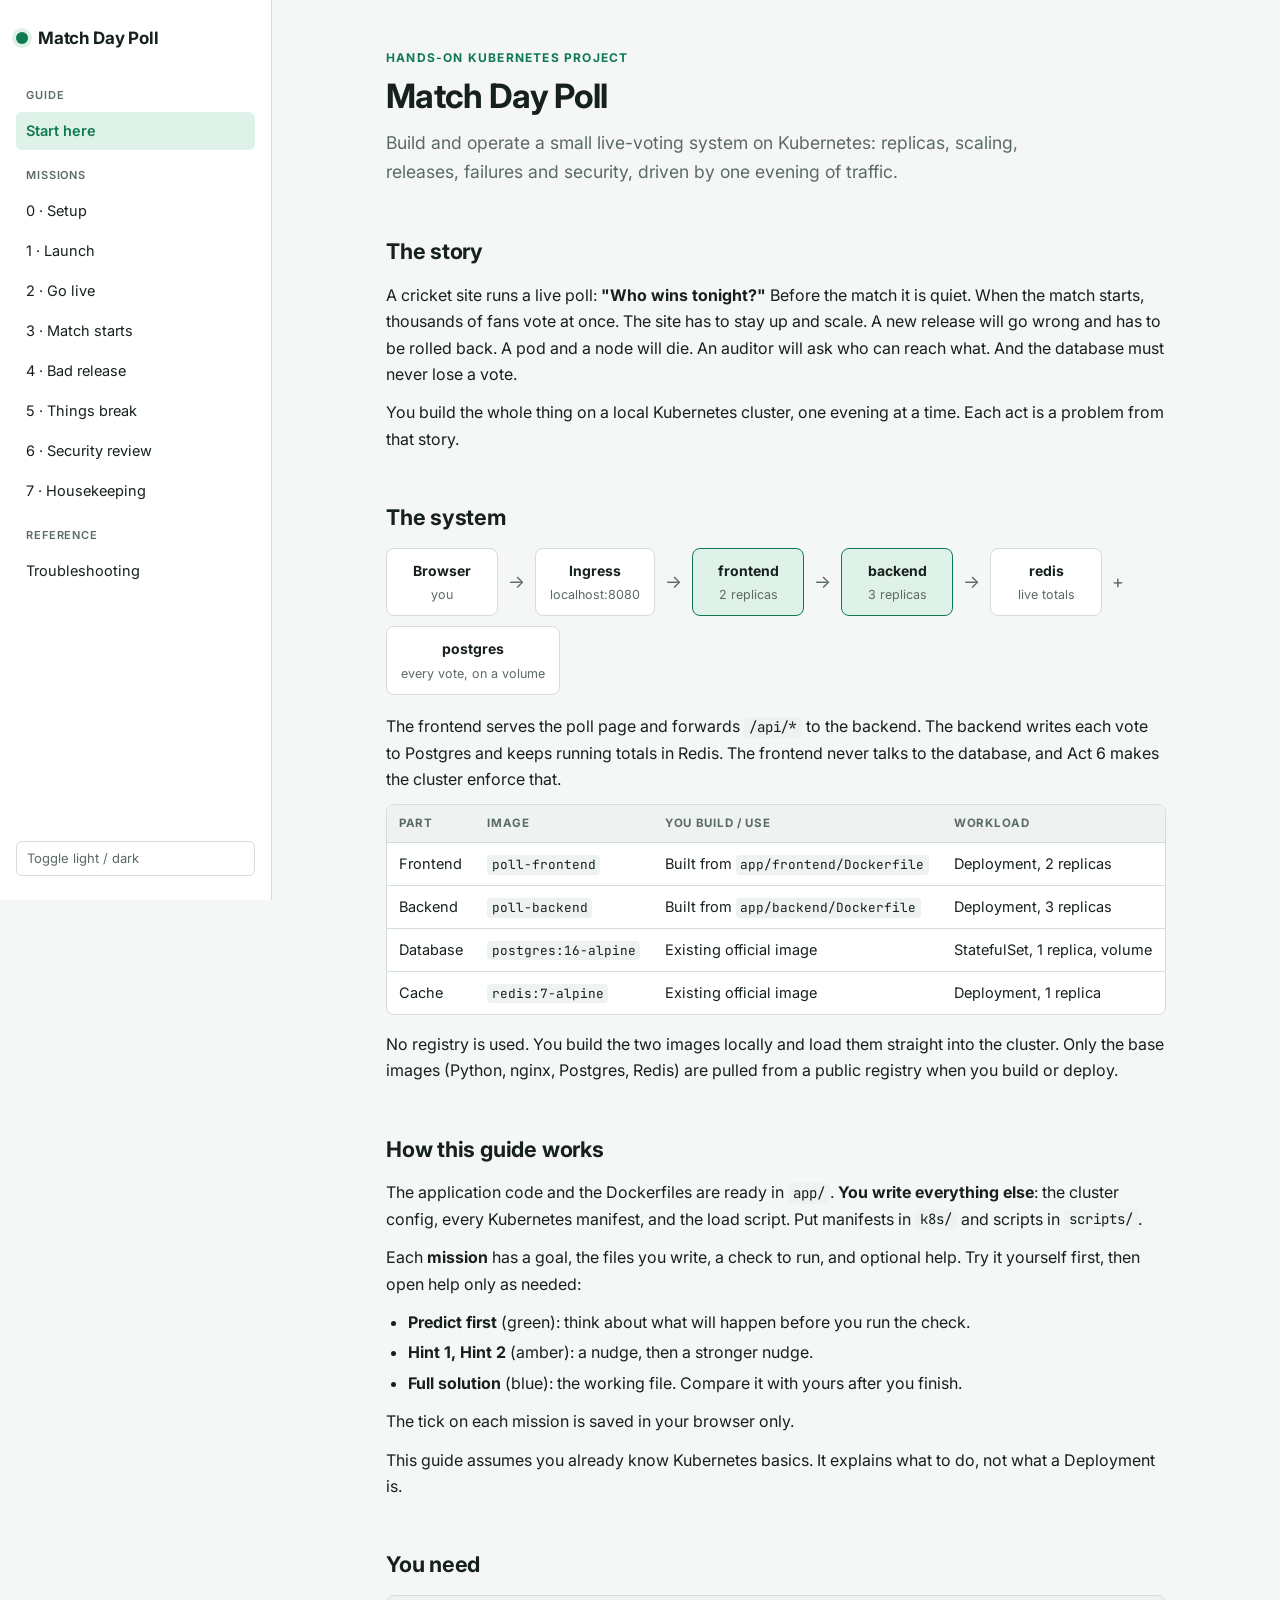
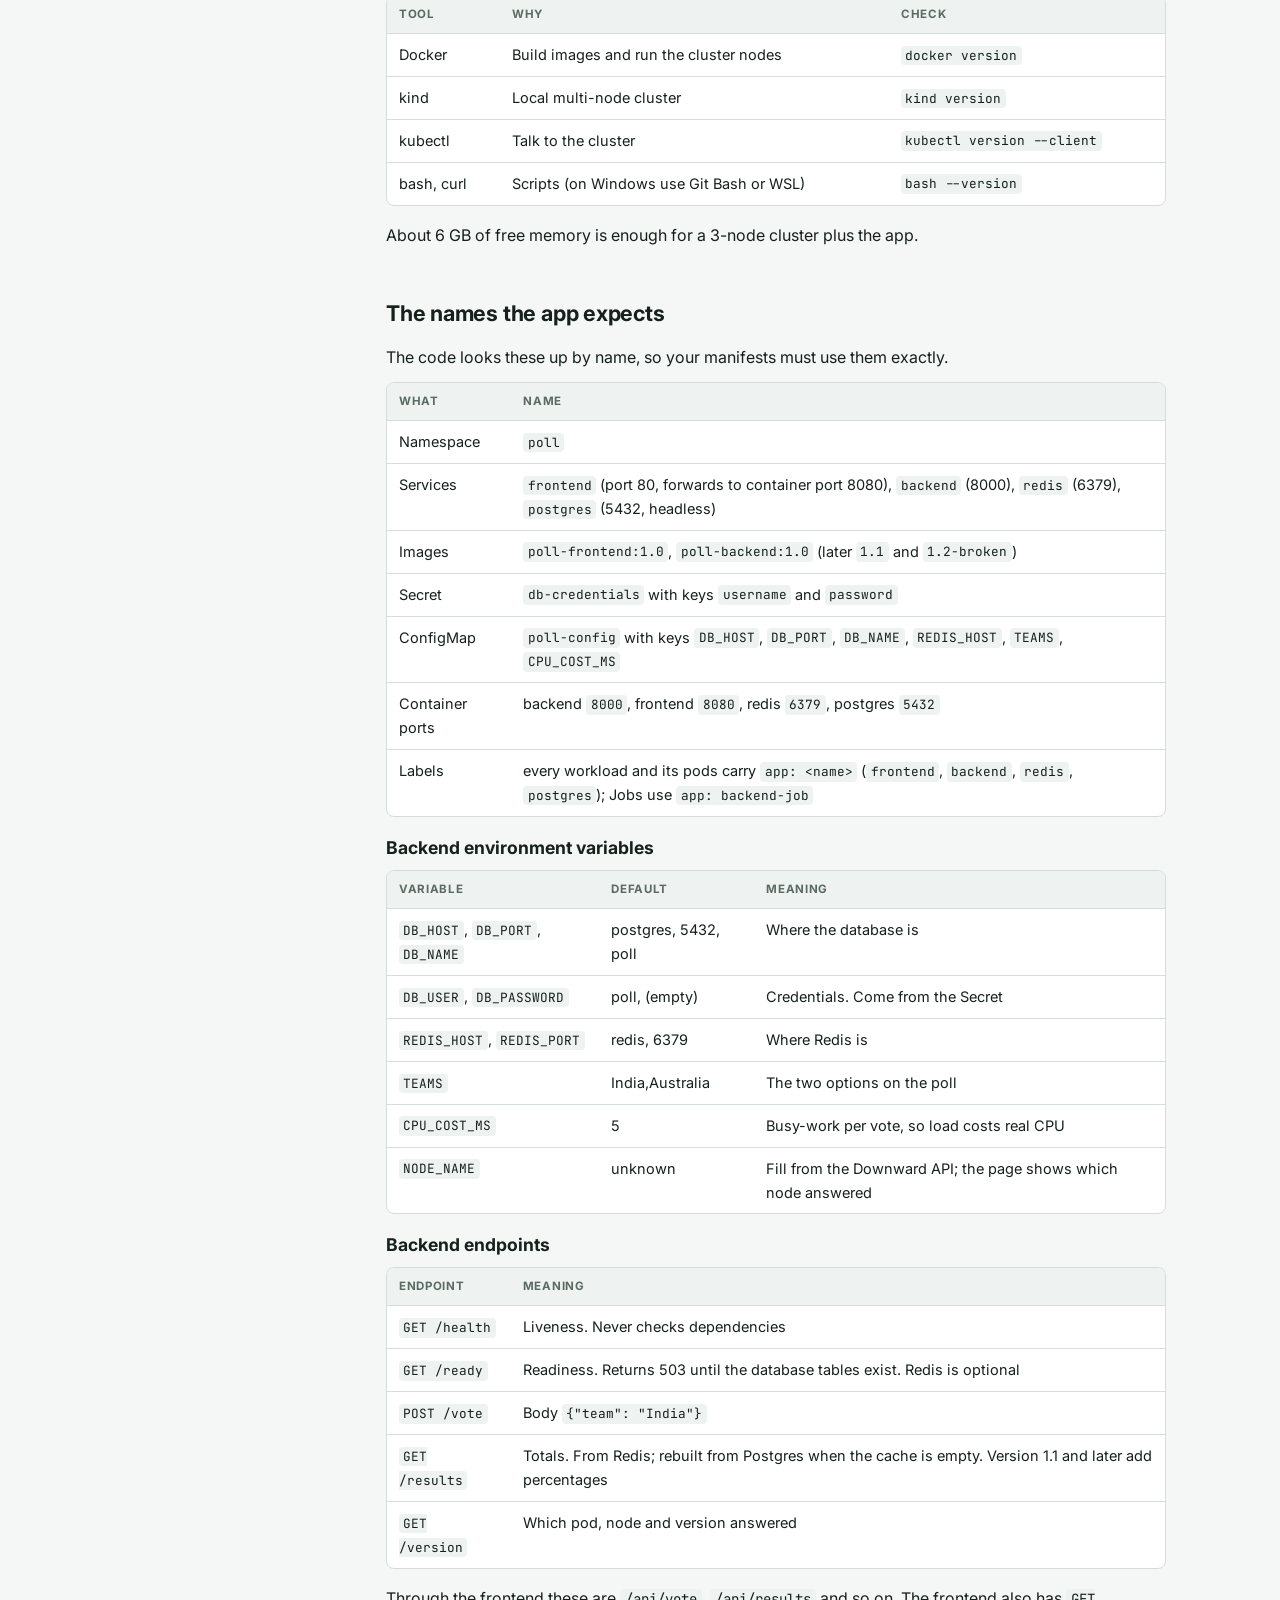
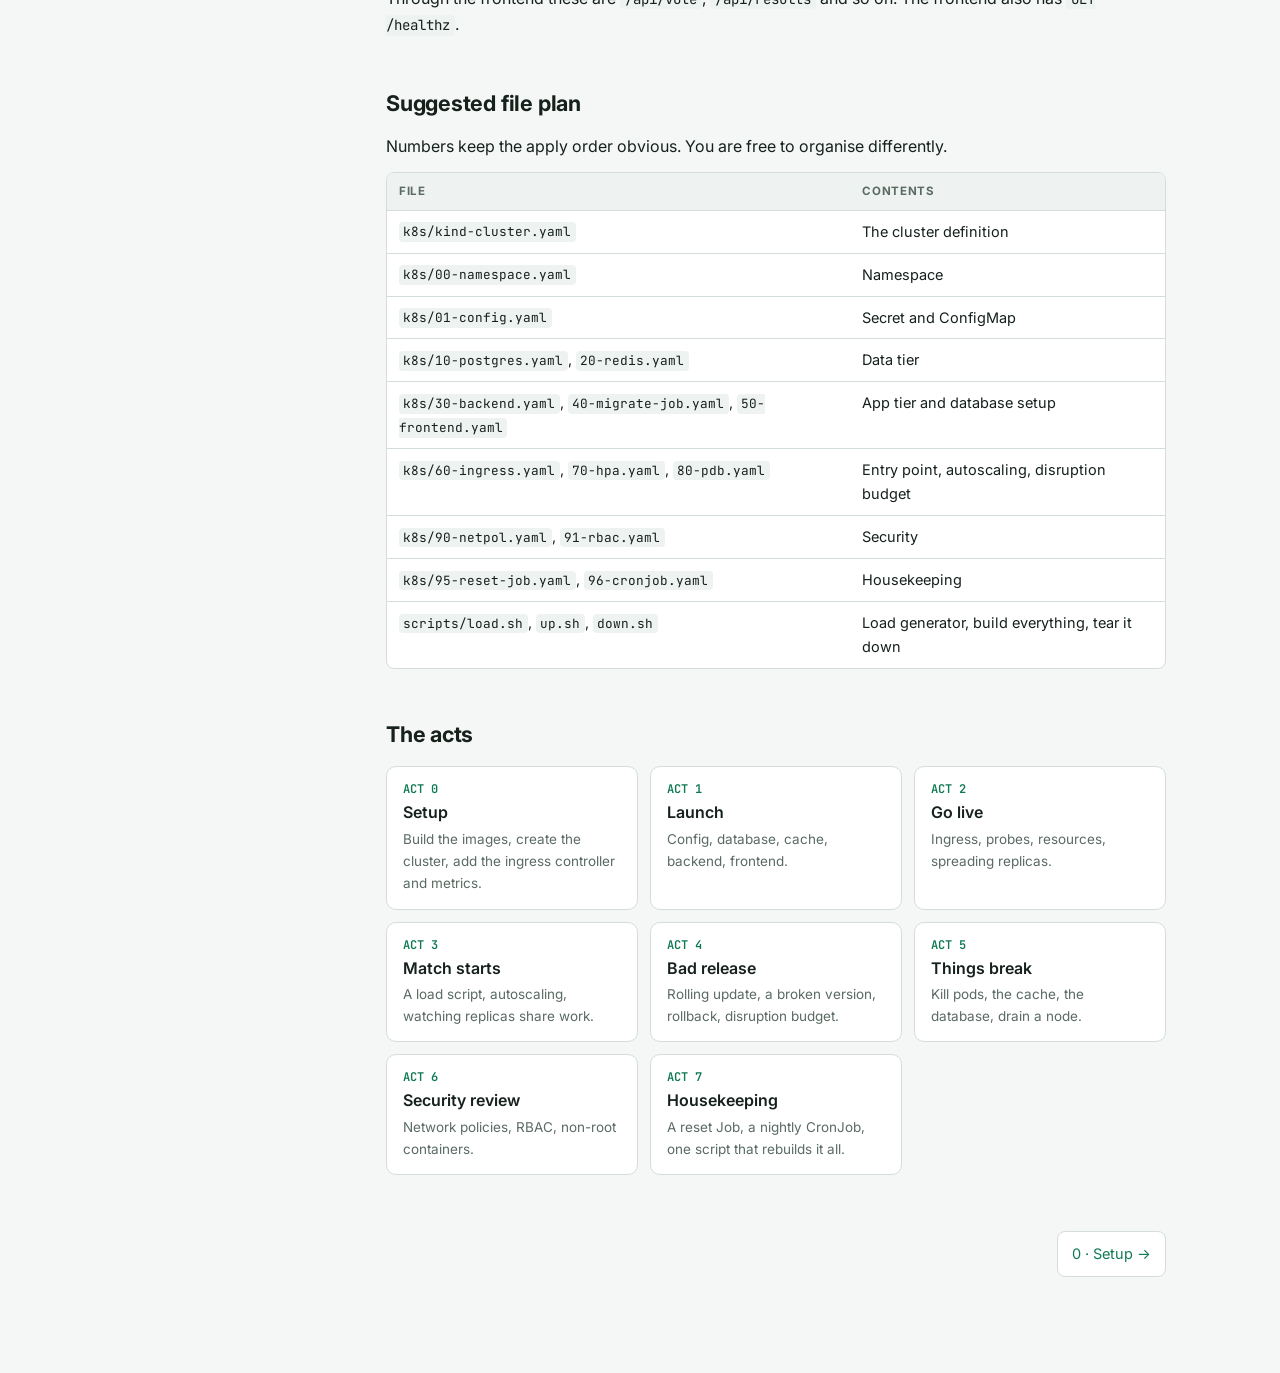
==== docs/index.html @ 3eef9c63 "Add Match Day Poll project" ====
<!doctype html>
<html lang="en">
<head>
<meta charset="utf-8">
<meta name="viewport" content="width=device-width, initial-scale=1">
<title>Match Day Poll · Match Day Poll</title>
<link rel="preconnect" href="https://fonts.googleapis.com">
<link rel="preconnect" href="https://fonts.gstatic.com" crossorigin>
<link rel="stylesheet" href="https://fonts.googleapis.com/css2?family=Inter:wght@400;500;600;700&family=JetBrains+Mono:wght@500;600&display=swap">
<link rel="stylesheet" href="assets/style.css">
</head>
<body>
<div class="topbar"><button id="nav-open" type="button" aria-label="Open navigation">Menu</button><strong>Match Day Poll</strong></div>
<div class="shell">
<aside class="side">
<a class="brand" href="index.html"><span class="dot"></span>Match Day Poll</a>
<nav class="nav" aria-label="Guide">
<div class="group">Guide</div>
<a href="index.html" aria-current="page">Start here</a>
<div class="group">Missions</div>
<a href="00-setup.html">0 · Setup</a>
<a href="01-launch.html">1 · Launch</a>
<a href="02-go-live.html">2 · Go live</a>
<a href="03-match-starts.html">3 · Match starts</a>
<a href="04-bad-release.html">4 · Bad release</a>
<a href="05-things-break.html">5 · Things break</a>
<a href="06-security-review.html">6 · Security review</a>
<a href="07-housekeeping.html">7 · Housekeeping</a>
<div class="group">Reference</div>
<a href="troubleshooting.html">Troubleshooting</a>
</nav>
<button class="theme" id="theme" type="button">Toggle light / dark</button>
</aside>
<main>
<div class="content">
<div class="eyebrow">Hands-on Kubernetes project</div>
<h1>Match Day Poll</h1>
<p class="lede">Build and operate a small live-voting system on Kubernetes: replicas, scaling, releases, failures and security, driven by one evening of traffic.</p>

<h2>The story</h2>
<p>A cricket site runs a live poll: <b>"Who wins tonight?"</b> Before the match it is quiet. When the match starts, thousands of fans vote at once. The site has to stay up and scale. A new release will go wrong and has to be rolled back. A pod and a node will die. An auditor will ask who can reach what. And the database must never lose a vote.</p>
<p>You build the whole thing on a local Kubernetes cluster, one evening at a time. Each act is a problem from that story.</p>

<h2>The system</h2>
<div class="flow">
<div class="box"><b>Browser</b><span>you</span></div><span class="arrow">→</span>
<div class="box"><b>Ingress</b><span>localhost:8080</span></div><span class="arrow">→</span>
<div class="box hot"><b>frontend</b><span>2 replicas</span></div><span class="arrow">→</span>
<div class="box hot"><b>backend</b><span>3 replicas</span></div><span class="arrow">→</span>
<div class="box"><b>redis</b><span>live totals</span></div>
<span class="arrow">+</span>
<div class="box"><b>postgres</b><span>every vote, on a volume</span></div>
</div>
<p>The frontend serves the poll page and forwards <code>/api/*</code> to the backend. The backend writes each vote to Postgres and keeps running totals in Redis. The frontend never talks to the database, and Act 6 makes the cluster enforce that.</p>
<div class="table-wrap"><table>
<thead><tr><th>Part</th><th>Image</th><th>You build / use</th><th>Workload</th></tr></thead>
<tbody>
<tr><td>Frontend</td><td><code>poll-frontend</code></td><td>Built from <code>app/frontend/Dockerfile</code></td><td>Deployment, 2 replicas</td></tr>
<tr><td>Backend</td><td><code>poll-backend</code></td><td>Built from <code>app/backend/Dockerfile</code></td><td>Deployment, 3 replicas</td></tr>
<tr><td>Database</td><td><code>postgres:16-alpine</code></td><td>Existing official image</td><td>StatefulSet, 1 replica, volume</td></tr>
<tr><td>Cache</td><td><code>redis:7-alpine</code></td><td>Existing official image</td><td>Deployment, 1 replica</td></tr>
</tbody>
</table></div>

<p>No registry is used. You build the two images locally and load them straight into the cluster. Only the base images (Python, nginx, Postgres, Redis) are pulled from a public registry when you build or deploy.</p>

<h2>How this guide works</h2>
<p>The application code and the Dockerfiles are ready in <code>app/</code>. <b>You write everything else</b>: the cluster config, every Kubernetes manifest, and the load script. Put manifests in <code>k8s/</code> and scripts in <code>scripts/</code>.</p>
<p>Each <b>mission</b> has a goal, the files you write, a check to run, and optional help. Try it yourself first, then open help only as needed:</p>
<ul>
<li><b>Predict first</b> (green): think about what will happen before you run the check.</li>
<li><b>Hint 1, Hint 2</b> (amber): a nudge, then a stronger nudge.</li>
<li><b>Full solution</b> (blue): the working file. Compare it with yours after you finish.</li>
</ul>
<p>The tick on each mission is saved in your browser only.</p>
<p>This guide assumes you already know Kubernetes basics. It explains what to do, not what a Deployment is.</p>

<h2>You need</h2>
<div class="table-wrap"><table>
<thead><tr><th>Tool</th><th>Why</th><th>Check</th></tr></thead>
<tbody>
<tr><td>Docker</td><td>Build images and run the cluster nodes</td><td><code>docker version</code></td></tr>
<tr><td>kind</td><td>Local multi-node cluster</td><td><code>kind version</code></td></tr>
<tr><td>kubectl</td><td>Talk to the cluster</td><td><code>kubectl version --client</code></td></tr>
<tr><td>bash, curl</td><td>Scripts (on Windows use Git Bash or WSL)</td><td><code>bash --version</code></td></tr>
</tbody>
</table></div>

<p>About 6 GB of free memory is enough for a 3-node cluster plus the app.</p>

<h2>The names the app expects</h2>
<p>The code looks these up by name, so your manifests must use them exactly.</p>
<div class="table-wrap"><table>
<thead><tr><th>What</th><th>Name</th></tr></thead>
<tbody>
<tr><td>Namespace</td><td><code>poll</code></td></tr>
<tr><td>Services</td><td><code>frontend</code> (port 80, forwards to container port 8080), <code>backend</code> (8000), <code>redis</code> (6379), <code>postgres</code> (5432, headless)</td></tr>
<tr><td>Images</td><td><code>poll-frontend:1.0</code>, <code>poll-backend:1.0</code> (later <code>1.1</code> and <code>1.2-broken</code>)</td></tr>
<tr><td>Secret</td><td><code>db-credentials</code> with keys <code>username</code> and <code>password</code></td></tr>
<tr><td>ConfigMap</td><td><code>poll-config</code> with keys <code>DB_HOST</code>, <code>DB_PORT</code>, <code>DB_NAME</code>, <code>REDIS_HOST</code>, <code>TEAMS</code>, <code>CPU_COST_MS</code></td></tr>
<tr><td>Container ports</td><td>backend <code>8000</code>, frontend <code>8080</code>, redis <code>6379</code>, postgres <code>5432</code></td></tr>
<tr><td>Labels</td><td>every workload and its pods carry <code>app: &lt;name&gt;</code> (<code>frontend</code>, <code>backend</code>, <code>redis</code>, <code>postgres</code>); Jobs use <code>app: backend-job</code></td></tr>
</tbody>
</table></div>

<h3>Backend environment variables</h3>
<div class="table-wrap"><table>
<thead><tr><th>Variable</th><th>Default</th><th>Meaning</th></tr></thead>
<tbody>
<tr><td><code>DB_HOST</code>, <code>DB_PORT</code>, <code>DB_NAME</code></td><td>postgres, 5432, poll</td><td>Where the database is</td></tr>
<tr><td><code>DB_USER</code>, <code>DB_PASSWORD</code></td><td>poll, (empty)</td><td>Credentials. Come from the Secret</td></tr>
<tr><td><code>REDIS_HOST</code>, <code>REDIS_PORT</code></td><td>redis, 6379</td><td>Where Redis is</td></tr>
<tr><td><code>TEAMS</code></td><td>India,Australia</td><td>The two options on the poll</td></tr>
<tr><td><code>CPU_COST_MS</code></td><td>5</td><td>Busy-work per vote, so load costs real CPU</td></tr>
<tr><td><code>NODE_NAME</code></td><td>unknown</td><td>Fill from the Downward API; the page shows which node answered</td></tr>
</tbody>
</table></div>

<h3>Backend endpoints</h3>
<div class="table-wrap"><table>
<thead><tr><th>Endpoint</th><th>Meaning</th></tr></thead>
<tbody>
<tr><td><code>GET /health</code></td><td>Liveness. Never checks dependencies</td></tr>
<tr><td><code>GET /ready</code></td><td>Readiness. Returns 503 until the database tables exist. Redis is optional</td></tr>
<tr><td><code>POST /vote</code></td><td>Body <code>{"team": "India"}</code></td></tr>
<tr><td><code>GET /results</code></td><td>Totals. From Redis; rebuilt from Postgres when the cache is empty. Version 1.1 and later add percentages</td></tr>
<tr><td><code>GET /version</code></td><td>Which pod, node and version answered</td></tr>
</tbody>
</table></div>

<p>Through the frontend these are <code>/api/vote</code>, <code>/api/results</code> and so on. The frontend also has <code>GET /healthz</code>.</p>

<h2>Suggested file plan</h2>
<p>Numbers keep the apply order obvious. You are free to organise differently.</p>
<div class="table-wrap"><table>
<thead><tr><th>File</th><th>Contents</th></tr></thead>
<tbody>
<tr><td><code>k8s/kind-cluster.yaml</code></td><td>The cluster definition</td></tr>
<tr><td><code>k8s/00-namespace.yaml</code></td><td>Namespace</td></tr>
<tr><td><code>k8s/01-config.yaml</code></td><td>Secret and ConfigMap</td></tr>
<tr><td><code>k8s/10-postgres.yaml</code>, <code>20-redis.yaml</code></td><td>Data tier</td></tr>
<tr><td><code>k8s/30-backend.yaml</code>, <code>40-migrate-job.yaml</code>, <code>50-frontend.yaml</code></td><td>App tier and database setup</td></tr>
<tr><td><code>k8s/60-ingress.yaml</code>, <code>70-hpa.yaml</code>, <code>80-pdb.yaml</code></td><td>Entry point, autoscaling, disruption budget</td></tr>
<tr><td><code>k8s/90-netpol.yaml</code>, <code>91-rbac.yaml</code></td><td>Security</td></tr>
<tr><td><code>k8s/95-reset-job.yaml</code>, <code>96-cronjob.yaml</code></td><td>Housekeeping</td></tr>
<tr><td><code>scripts/load.sh</code>, <code>up.sh</code>, <code>down.sh</code></td><td>Load generator, build everything, tear it down</td></tr>
</tbody>
</table></div>

<h2>The acts</h2>
<div class="cards">
<a class="card" href="00-setup.html"><div class="k">ACT 0</div><div class="t">Setup</div><div class="d">Build the images, create the cluster, add the ingress controller and metrics.</div></a>
<a class="card" href="01-launch.html"><div class="k">ACT 1</div><div class="t">Launch</div><div class="d">Config, database, cache, backend, frontend.</div></a>
<a class="card" href="02-go-live.html"><div class="k">ACT 2</div><div class="t">Go live</div><div class="d">Ingress, probes, resources, spreading replicas.</div></a>
<a class="card" href="03-match-starts.html"><div class="k">ACT 3</div><div class="t">Match starts</div><div class="d">A load script, autoscaling, watching replicas share work.</div></a>
<a class="card" href="04-bad-release.html"><div class="k">ACT 4</div><div class="t">Bad release</div><div class="d">Rolling update, a broken version, rollback, disruption budget.</div></a>
<a class="card" href="05-things-break.html"><div class="k">ACT 5</div><div class="t">Things break</div><div class="d">Kill pods, the cache, the database, drain a node.</div></a>
<a class="card" href="06-security-review.html"><div class="k">ACT 6</div><div class="t">Security review</div><div class="d">Network policies, RBAC, non-root containers.</div></a>
<a class="card" href="07-housekeeping.html"><div class="k">ACT 7</div><div class="t">Housekeeping</div><div class="d">A reset Job, a nightly CronJob, one script that rebuilds it all.</div></a>
</div>

<div class="pager"><span></span><a href="00-setup.html">0 · Setup →</a></div>
</div>
</main>
</div>
<script src="assets/app.js"></script>
</body>
</html>
---- docs/assets/style.css ----
/* Match Day Poll guide: slate + pitch-green, amber for hints. Light and dark. */
:root {
  --bg: #f5f7f6; --surface: #ffffff; --surface-2: #eef2f0; --fg: #16211c; --muted: #5a6b63; --line: #d5ddd9;
  --accent: #0f7a52; --accent-soft: #dff2e9; --accent-fg: #ffffff;
  --hint: #8a5a00; --hint-soft: #fbf0d6; --sol: #3b4f8f; --sol-soft: #e4e9f8; --warn: #a8321f; --warn-soft: #f8e3df;
  --code-bg: #101a16; --code-fg: #dcebe3; --code-bar: #1b2a24; --code-muted: #8fa89b;
  --font: "Inter", system-ui, -apple-system, "Segoe UI", sans-serif;
  --mono: "JetBrains Mono", ui-monospace, "Cascadia Code", Consolas, monospace;
}
@media (prefers-color-scheme: dark) {
  :root:not([data-theme="light"]) {
    --bg: #0d1512; --surface: #131e19; --surface-2: #1a2822; --fg: #e5eee9; --muted: #93a99d; --line: #263831;
    --accent: #4ac28a; --accent-soft: #14352a; --accent-fg: #07130e;
    --hint: #f0c35c; --hint-soft: #33280d; --sol: #a9b9f0; --sol-soft: #1c2342; --warn: #ff9b88; --warn-soft: #3a1d19;
    --code-bg: #08100d; --code-bar: #12201a; color-scheme: dark;
  }
}
:root[data-theme="dark"] {
  --bg: #0d1512; --surface: #131e19; --surface-2: #1a2822; --fg: #e5eee9; --muted: #93a99d; --line: #263831;
  --accent: #4ac28a; --accent-soft: #14352a; --accent-fg: #07130e;
  --hint: #f0c35c; --hint-soft: #33280d; --sol: #a9b9f0; --sol-soft: #1c2342; --warn: #ff9b88; --warn-soft: #3a1d19;
  --code-bg: #08100d; --code-bar: #12201a; color-scheme: dark;
}

* { box-sizing: border-box; }
html { scroll-behavior: smooth; }
body { margin: 0; background: var(--bg); color: var(--fg); font-family: var(--font); font-size: 16px; line-height: 1.65; }
a { color: var(--accent); text-underline-offset: 2px; }
code { font-family: var(--mono); font-size: .88em; background: var(--surface-2); padding: .1em .35em; border-radius: 4px; }
:focus-visible { outline: 2px solid var(--accent); outline-offset: 2px; }

/* layout */
.shell { display: grid; grid-template-columns: 272px minmax(0, 1fr); min-height: 100vh; }
.side { position: sticky; top: 0; height: 100vh; overflow-y: auto; background: var(--surface); border-right: 1px solid var(--line);
  padding: 24px 16px; display: flex; flex-direction: column; gap: 20px; }
.brand { font-weight: 700; letter-spacing: -.01em; font-size: 17px; text-decoration: none; color: var(--fg); display: flex; align-items: center; gap: 10px; }
.brand .dot { width: 12px; height: 12px; border-radius: 50%; background: var(--accent); box-shadow: 0 0 0 4px var(--accent-soft); }
.nav { display: flex; flex-direction: column; gap: 2px; }
.nav .group { font-size: 11px; letter-spacing: .08em; text-transform: uppercase; color: var(--muted); margin: 14px 10px 6px; font-weight: 600; }
.nav a { display: block; padding: 7px 10px; border-radius: 6px; text-decoration: none; color: var(--fg); font-size: 14.5px; }
.nav a:hover { background: var(--surface-2); }
.nav a[aria-current="page"] { background: var(--accent-soft); color: var(--accent); font-weight: 600; }
.theme { margin-top: auto; font: inherit; font-size: 13px; color: var(--muted); background: none; border: 1px solid var(--line); border-radius: 6px; padding: 6px 10px; cursor: pointer; text-align: left; }
.topbar { display: none; }
main { padding: 48px max(24px, 4vw) 96px; }
.content { max-width: 780px; margin: 0 auto; }

/* type */
h1 { font-size: 2.1rem; line-height: 1.2; letter-spacing: -.02em; margin: 0 0 12px; text-wrap: balance; }
h2 { font-size: 1.35rem; margin: 48px 0 12px; letter-spacing: -.01em; text-wrap: balance; }
h3 { font-size: 1.1rem; margin: 0 0 8px; }
h4 { font-size: .8rem; text-transform: uppercase; letter-spacing: .07em; color: var(--muted); margin: 18px 0 6px; }
p { margin: 0 0 12px; }
.lede { font-size: 1.1rem; color: var(--muted); max-width: 62ch; }
.eyebrow { font-size: 12px; text-transform: uppercase; letter-spacing: .1em; color: var(--accent); font-weight: 700; margin-bottom: 8px; }
ul, ol { padding-left: 22px; margin: 0 0 12px; }
li { margin-bottom: 4px; }

/* tables */
.table-wrap { overflow-x: auto; border: 1px solid var(--line); border-radius: 8px; background: var(--surface); margin: 8px 0 16px; }
table { border-collapse: collapse; width: 100%; font-size: 14.5px; min-width: 520px; }
th, td { text-align: left; padding: 9px 12px; border-bottom: 1px solid var(--line); vertical-align: top; }
th { font-size: 11.5px; text-transform: uppercase; letter-spacing: .06em; color: var(--muted); background: var(--surface-2); }
tr:last-child td { border-bottom: 0; }

/* code */
pre { margin: 0 0 14px; background: var(--code-bg); color: var(--code-fg); border-radius: 8px; overflow: hidden; position: relative; }
pre[data-title]::before { content: attr(data-title); display: block; background: var(--code-bar); color: var(--code-muted);
  font: 500 12px var(--mono); padding: 7px 14px; padding-right: 76px; border-bottom: 1px solid rgba(255,255,255,.06); }
pre code { display: block; background: none; padding: 14px; font-size: 13px; line-height: 1.55; overflow-x: auto; white-space: pre; color: inherit; }
.copy { position: absolute; top: 4px; right: 6px; font: 600 11px var(--font); color: var(--code-muted); background: transparent; border: 1px solid rgba(255,255,255,.14);
  border-radius: 5px; padding: 3px 9px; cursor: pointer; }
.copy:hover { color: #fff; border-color: rgba(255,255,255,.35); }
pre:not([data-title]) .copy { top: 6px; }

/* mission */
.mission { background: var(--surface); border: 1px solid var(--line); border-radius: 12px; padding: 22px 24px; margin: 24px 0; }
.mission > header { display: flex; align-items: baseline; gap: 12px; flex-wrap: wrap; margin-bottom: 8px; }
.mission .num { font: 600 12px var(--mono); background: var(--accent-soft); color: var(--accent); padding: 3px 9px; border-radius: 999px; }
.mission h3 { margin: 0; flex: 1 1 240px; }
.done { display: flex; align-items: center; gap: 6px; font-size: 13px; color: var(--muted); cursor: pointer; user-select: none; }
.mission.is-done { border-color: var(--accent); }
.goal { font-size: 1.02rem; }
.writes { font-size: 14px; color: var(--muted); }
.writes code { color: var(--fg); }
.expect { font-size: 14.5px; background: var(--accent-soft); border-radius: 6px; padding: 8px 12px; }
details { border-radius: 8px; margin: 10px 0; border: 1px solid var(--line); background: var(--surface); }
details > summary { cursor: pointer; padding: 9px 14px; font-weight: 600; font-size: 14.5px; list-style: none; display: flex; align-items: center; gap: 8px; }
details > summary::-webkit-details-marker { display: none; }
details > summary::before { content: "▸"; font-size: 11px; transition: transform .15s; }
details[open] > summary::before { transform: rotate(90deg); }
details > .body { padding: 2px 14px 12px; }
details.hint { background: var(--hint-soft); border-color: transparent; }
details.hint > summary { color: var(--hint); }
details.solution { background: var(--sol-soft); border-color: transparent; }
details.solution > summary { color: var(--sol); }
details.predict > summary { color: var(--accent); }
.callout { border-left: 3px solid var(--accent); background: var(--accent-soft); padding: 10px 14px; border-radius: 0 6px 6px 0; margin: 14px 0; font-size: 15px; }
.callout.warn { border-color: var(--warn); background: var(--warn-soft); }

/* flow diagram */
.flow { display: flex; flex-wrap: wrap; gap: 10px; align-items: center; margin: 12px 0 18px; }
.flow .box { background: var(--surface); border: 1px solid var(--line); border-radius: 8px; padding: 10px 14px; min-width: 112px; text-align: center; font-size: 14px; }
.flow .box b { display: block; }
.flow .box span { color: var(--muted); font-size: 12.5px; }
.flow .box.hot { border-color: var(--accent); background: var(--accent-soft); }
.flow .arrow { color: var(--muted); font-size: 18px; }
.cards { display: grid; grid-template-columns: repeat(auto-fill, minmax(230px, 1fr)); gap: 12px; margin: 14px 0; }
.card { background: var(--surface); border: 1px solid var(--line); border-radius: 10px; padding: 14px 16px; text-decoration: none; color: inherit; display: block; }
.card:hover { border-color: var(--accent); }
.card .k { font: 600 12px var(--mono); color: var(--accent); }
.card .t { font-weight: 600; margin: 2px 0; }
.card .d { font-size: 13.5px; color: var(--muted); }
.pager { display: flex; justify-content: space-between; gap: 12px; margin-top: 56px; flex-wrap: wrap; }
.pager a { border: 1px solid var(--line); border-radius: 8px; padding: 10px 14px; text-decoration: none; background: var(--surface); font-size: 14.5px; }
.pager a:hover { border-color: var(--accent); }

@media (max-width: 900px) {
  .shell { grid-template-columns: 1fr; }
  .side { position: fixed; inset: 0 auto 0 0; width: 280px; z-index: 30; transform: translateX(-100%); transition: transform .2s; }
  body.nav-open .side { transform: none; box-shadow: 0 0 0 100vmax rgba(0,0,0,.4); }
  .topbar { display: flex; align-items: center; gap: 12px; position: sticky; top: 0; z-index: 20; background: var(--surface); border-bottom: 1px solid var(--line); padding: 10px 16px; }
  .topbar button { font: inherit; background: none; border: 1px solid var(--line); border-radius: 6px; padding: 4px 10px; color: var(--fg); cursor: pointer; }
  main { padding: 28px 16px 72px; }
  .mission { padding: 18px 16px; }
}
@media (prefers-reduced-motion: reduce) { html { scroll-behavior: auto; } * { transition: none !important; } }
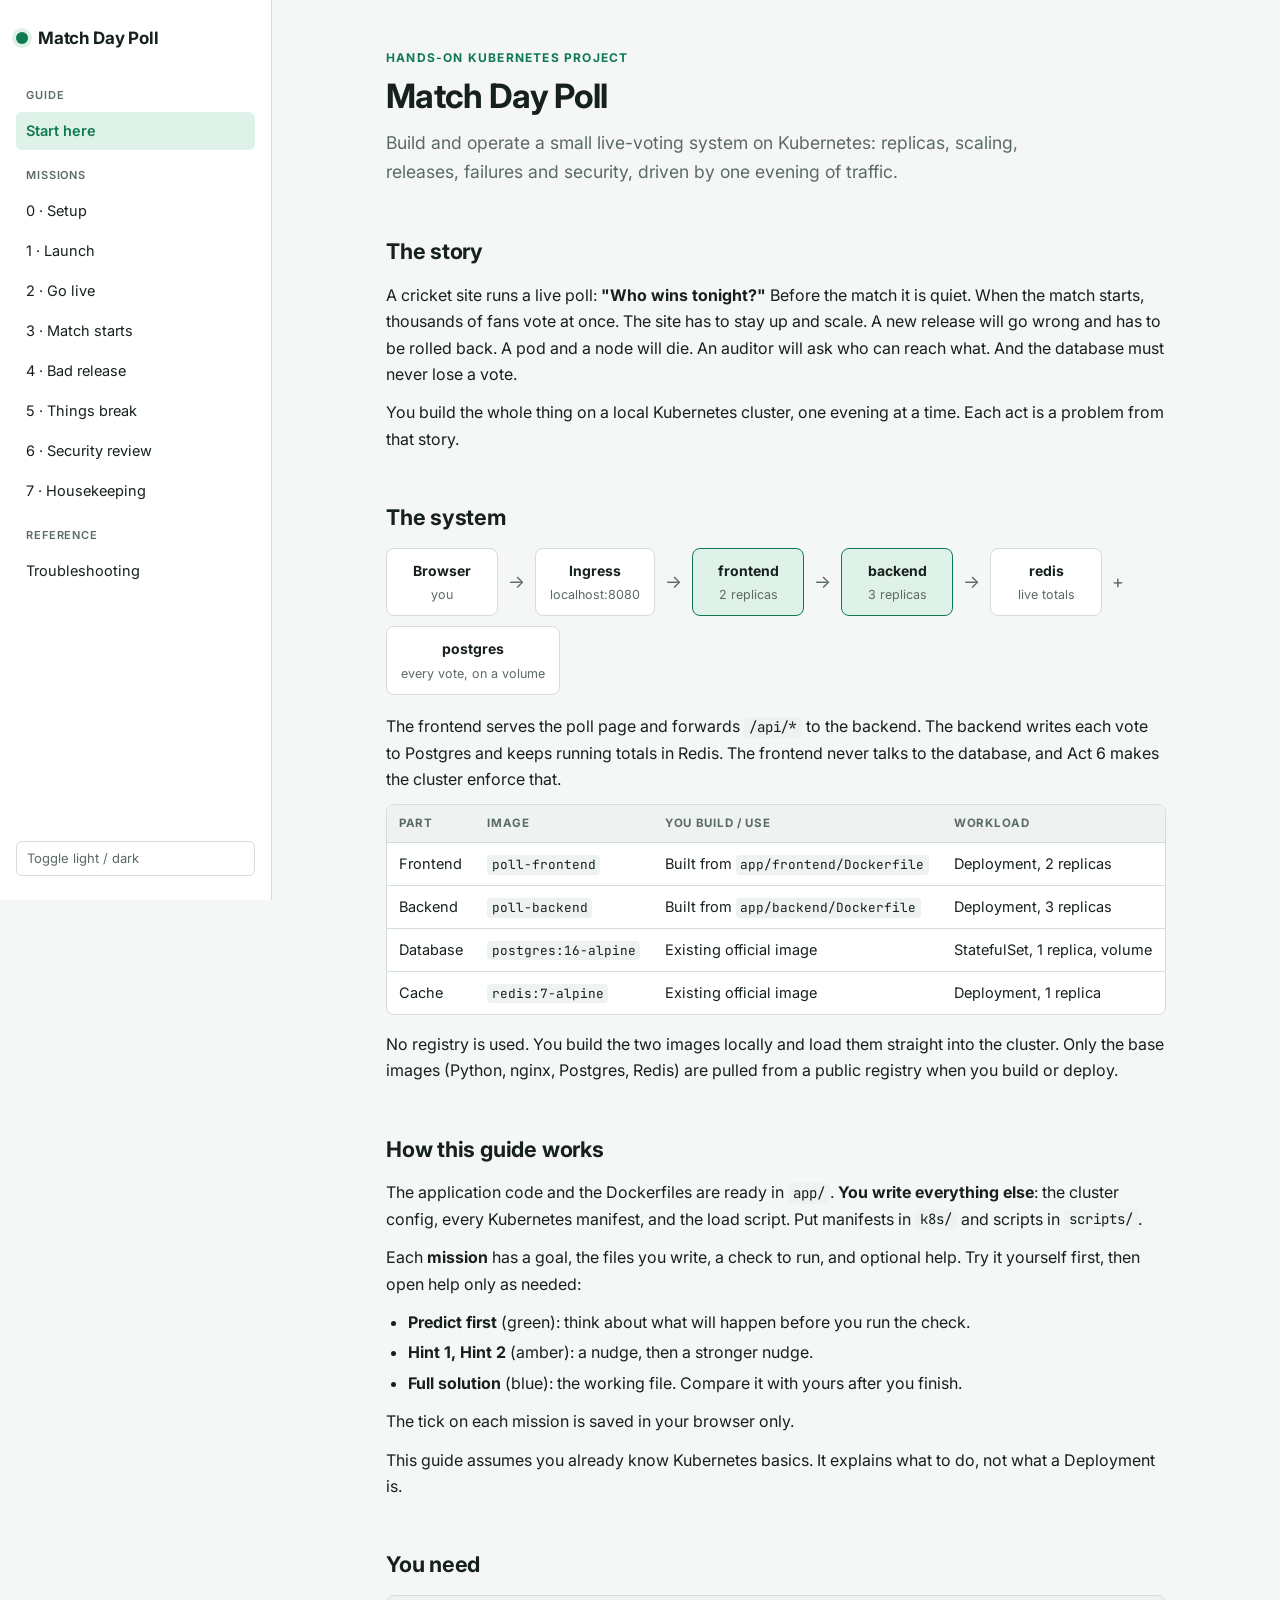
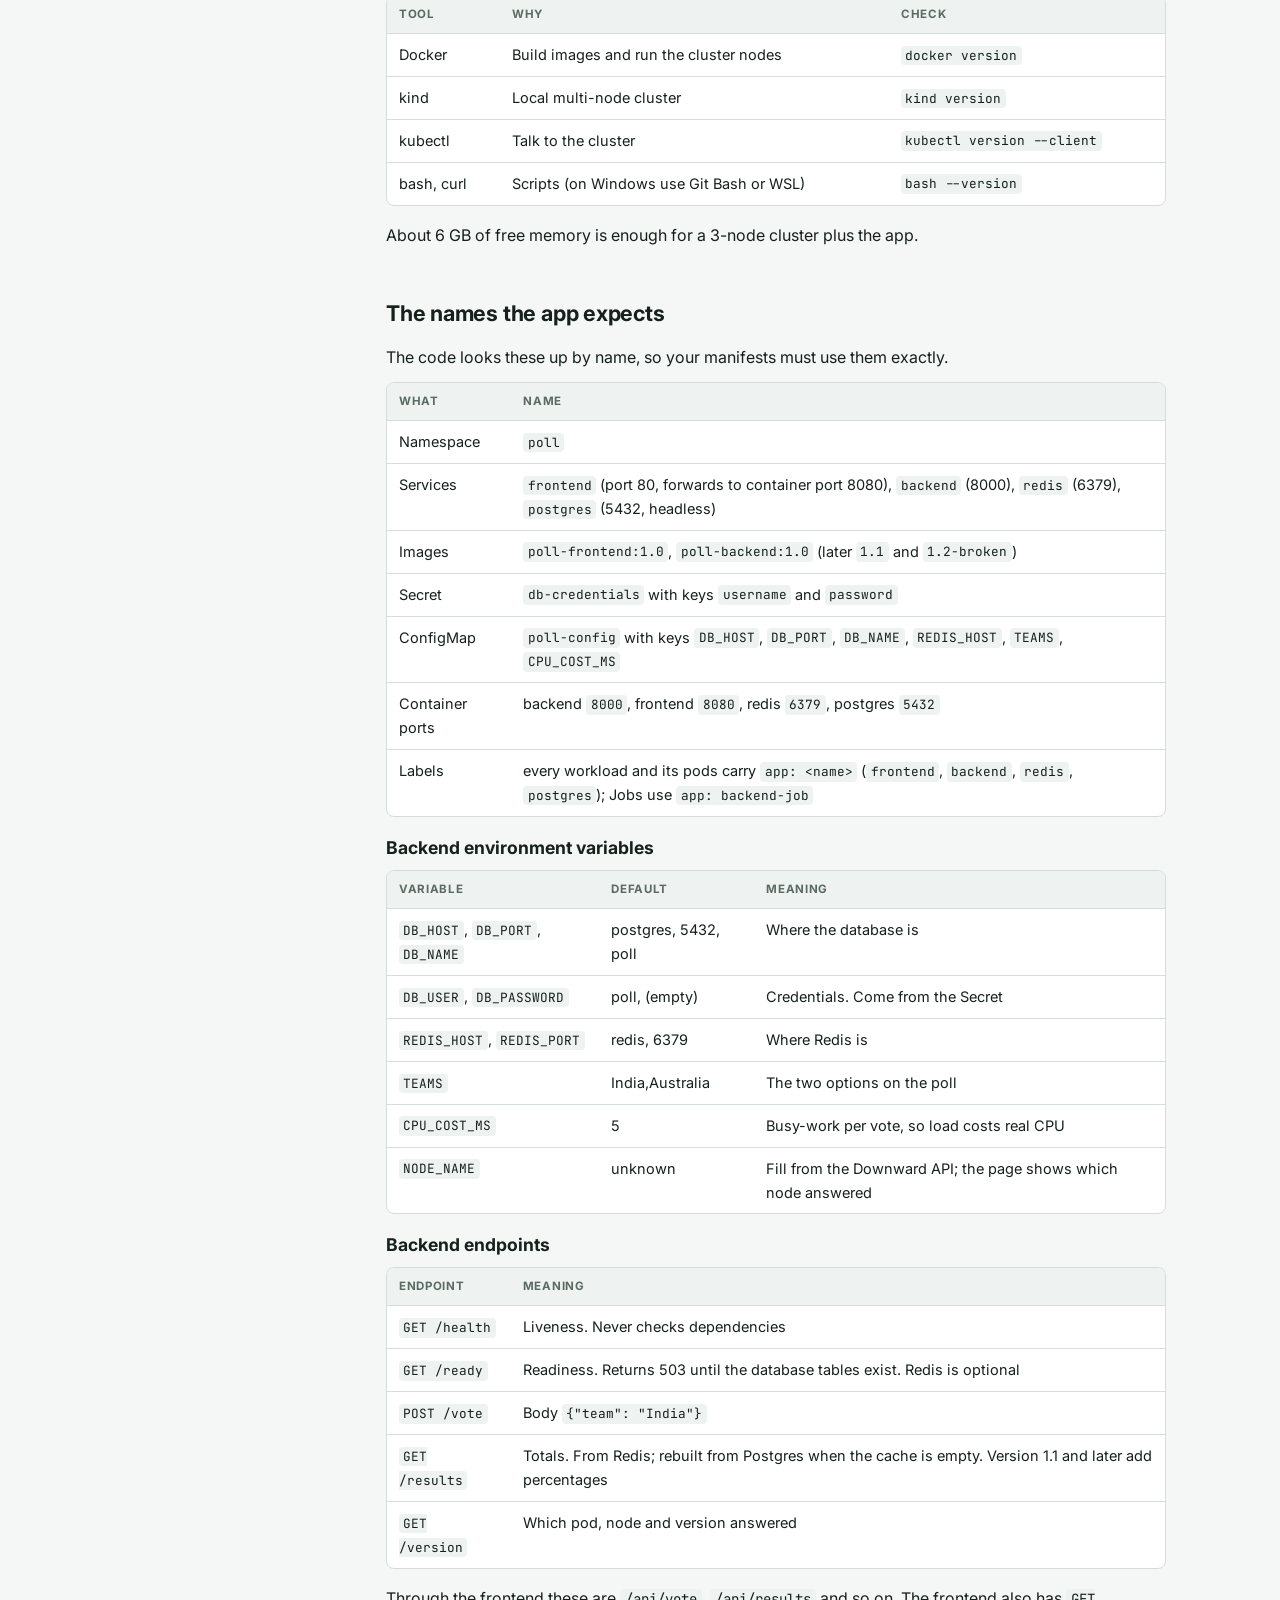
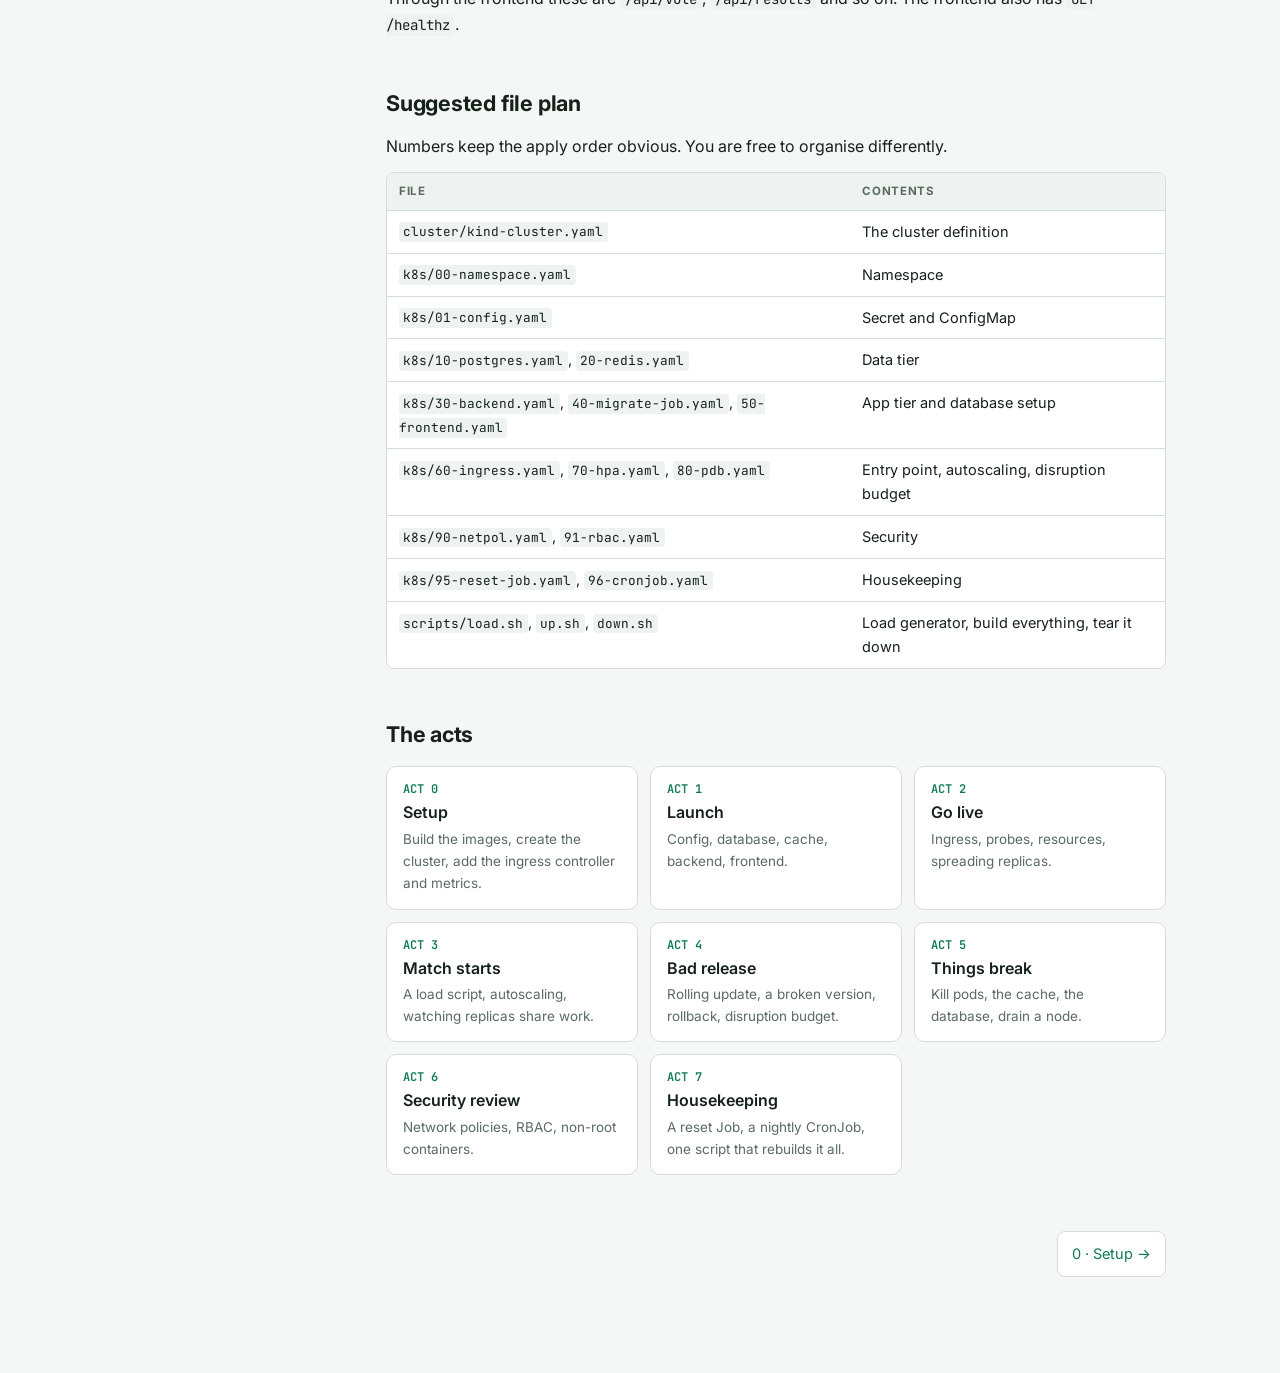
==== commit 958fe69e: "Add reference solution manifests and scripts" ====
--- a/docs/index.html
+++ b/docs/index.html
@@ -135,7 +135,7 @@
 <div class="table-wrap"><table>
 <thead><tr><th>File</th><th>Contents</th></tr></thead>
 <tbody>
-<tr><td><code>k8s/kind-cluster.yaml</code></td><td>The cluster definition</td></tr>
+<tr><td><code>cluster/kind-cluster.yaml</code></td><td>The cluster definition</td></tr>
 <tr><td><code>k8s/00-namespace.yaml</code></td><td>Namespace</td></tr>
 <tr><td><code>k8s/01-config.yaml</code></td><td>Secret and ConfigMap</td></tr>
 <tr><td><code>k8s/10-postgres.yaml</code>, <code>20-redis.yaml</code></td><td>Data tier</td></tr>
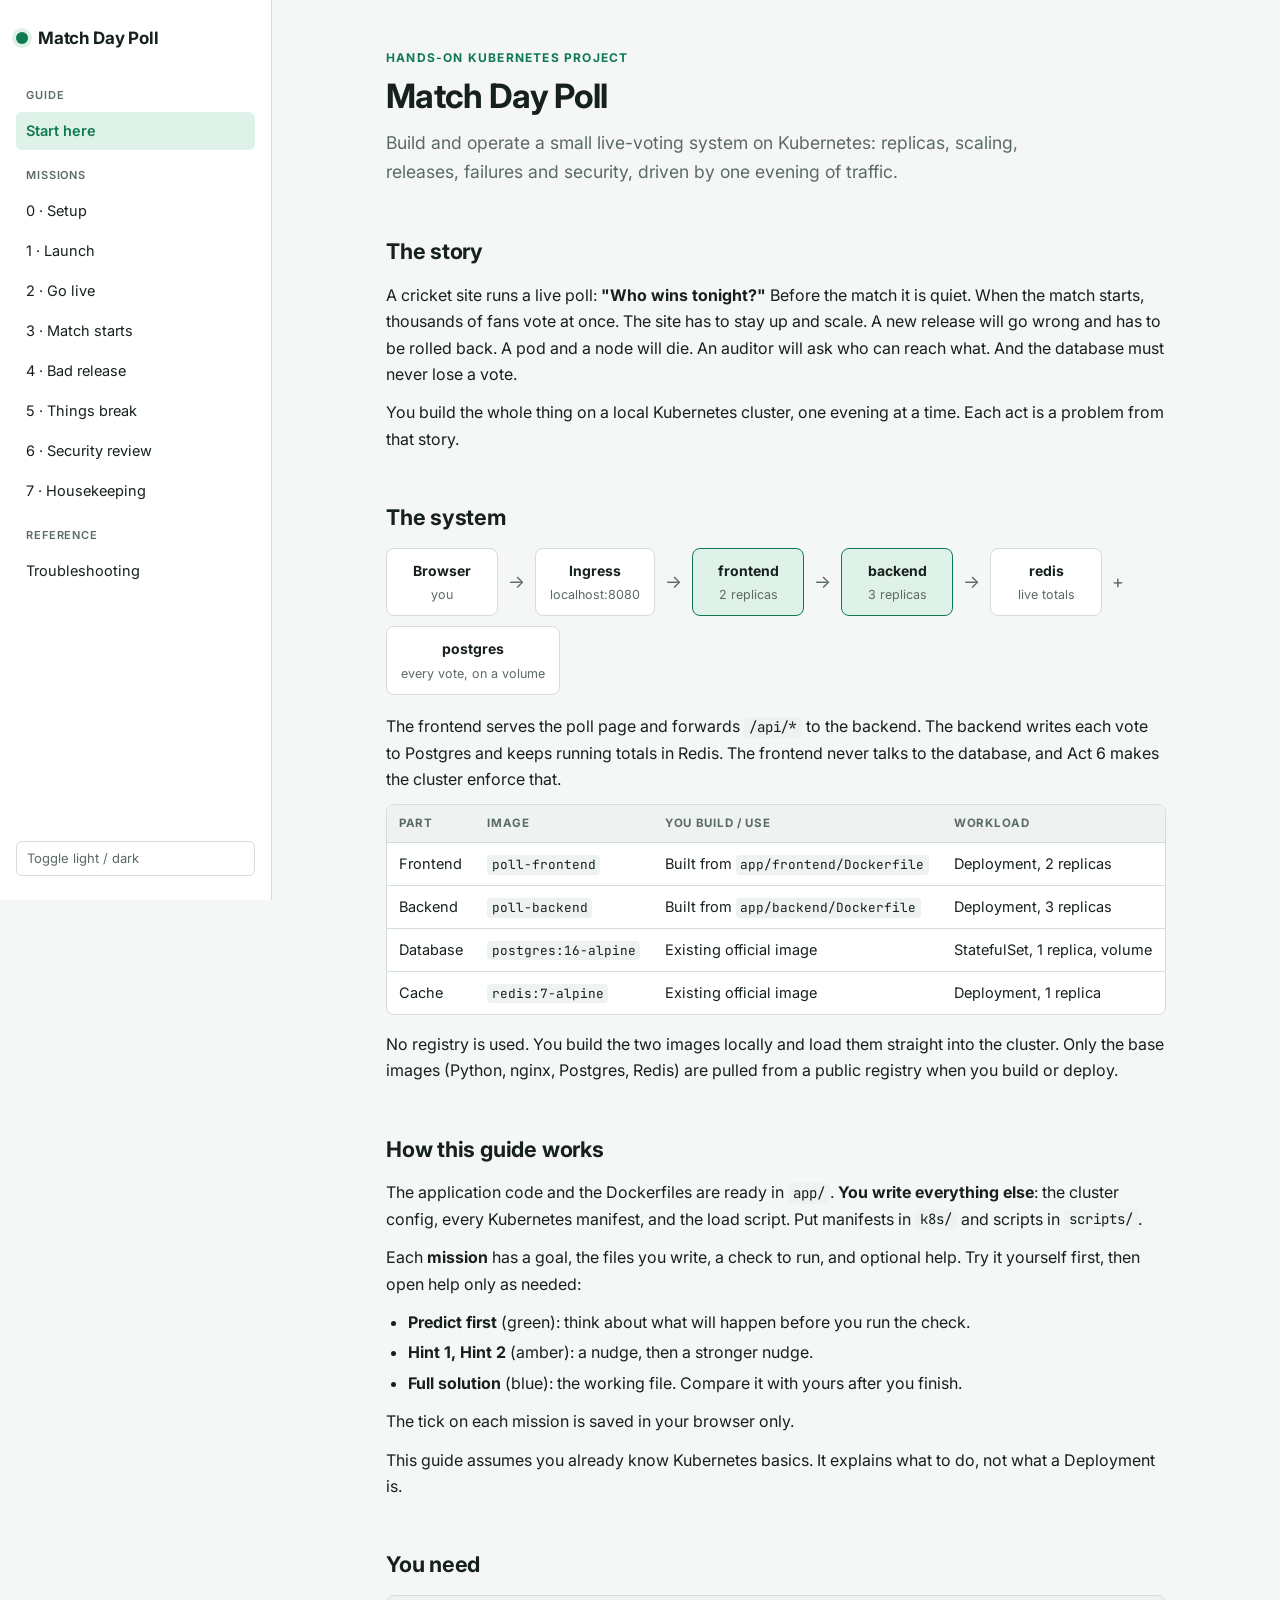
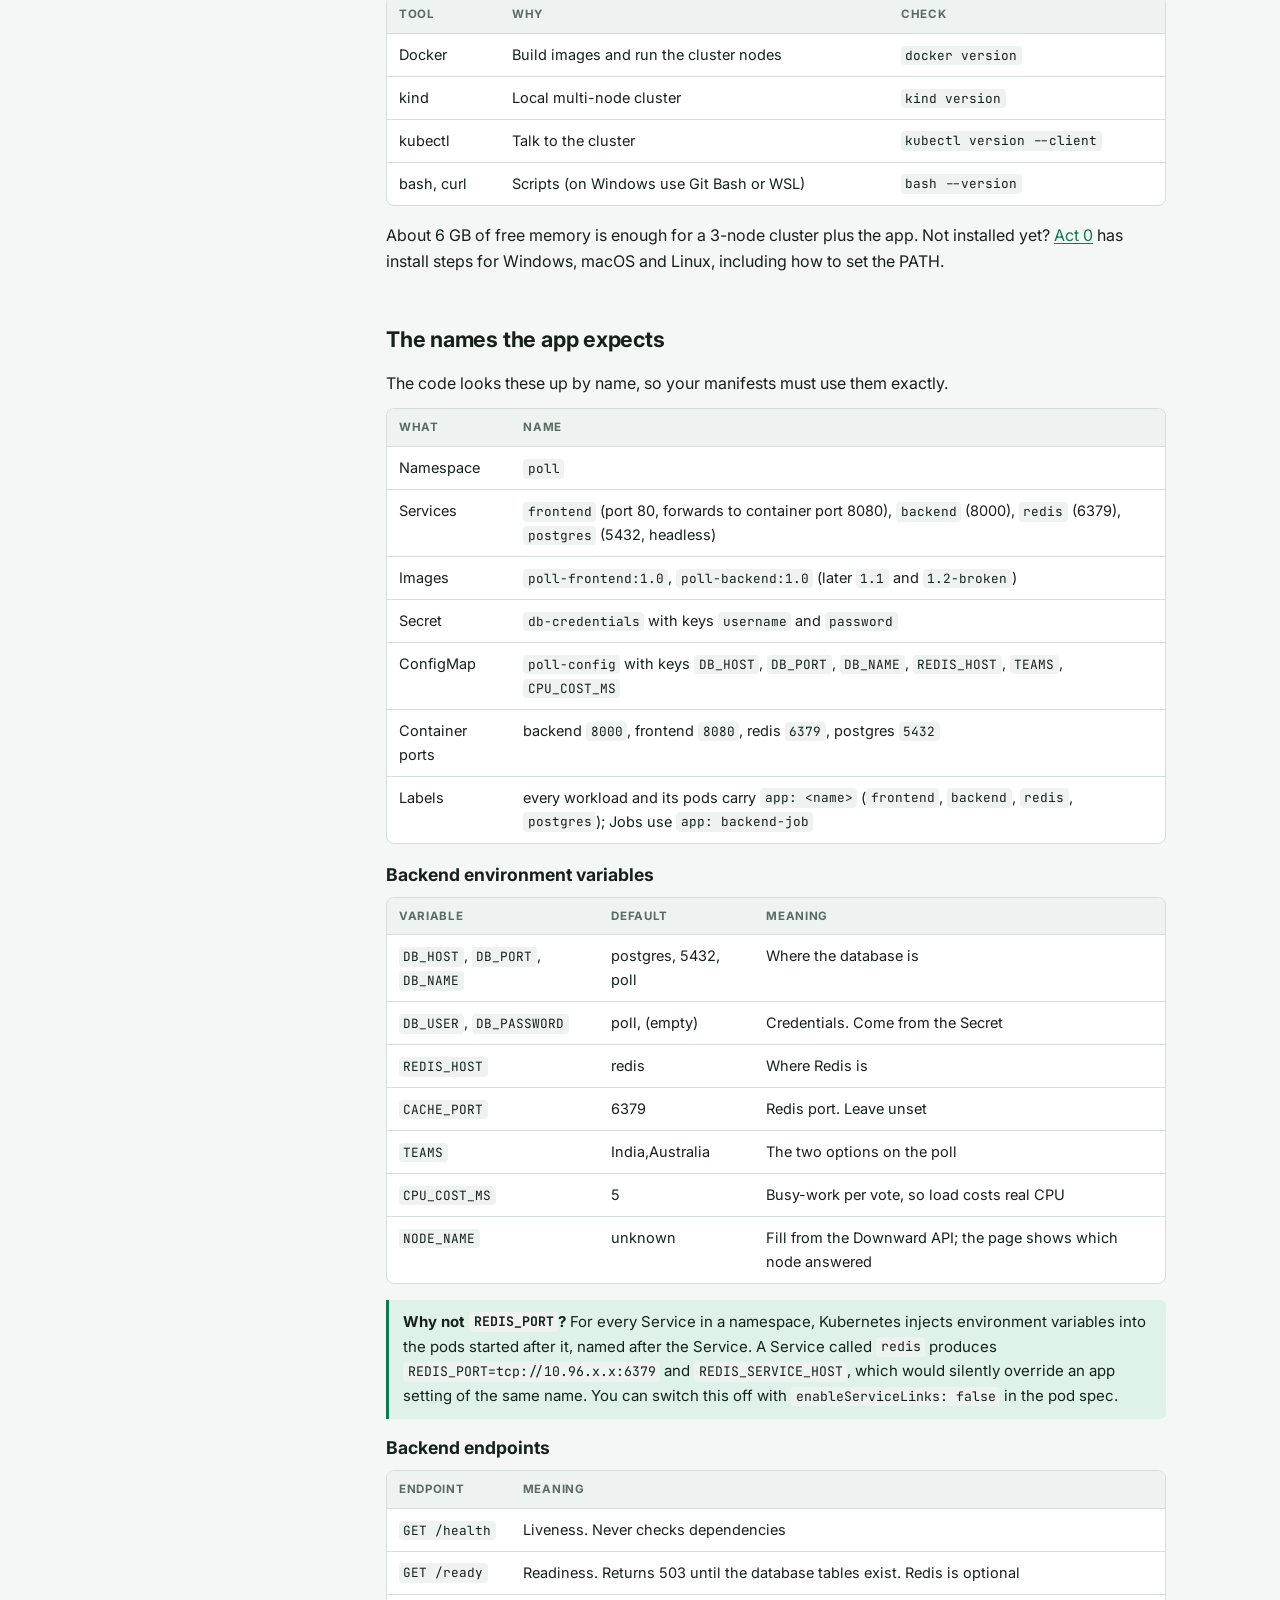
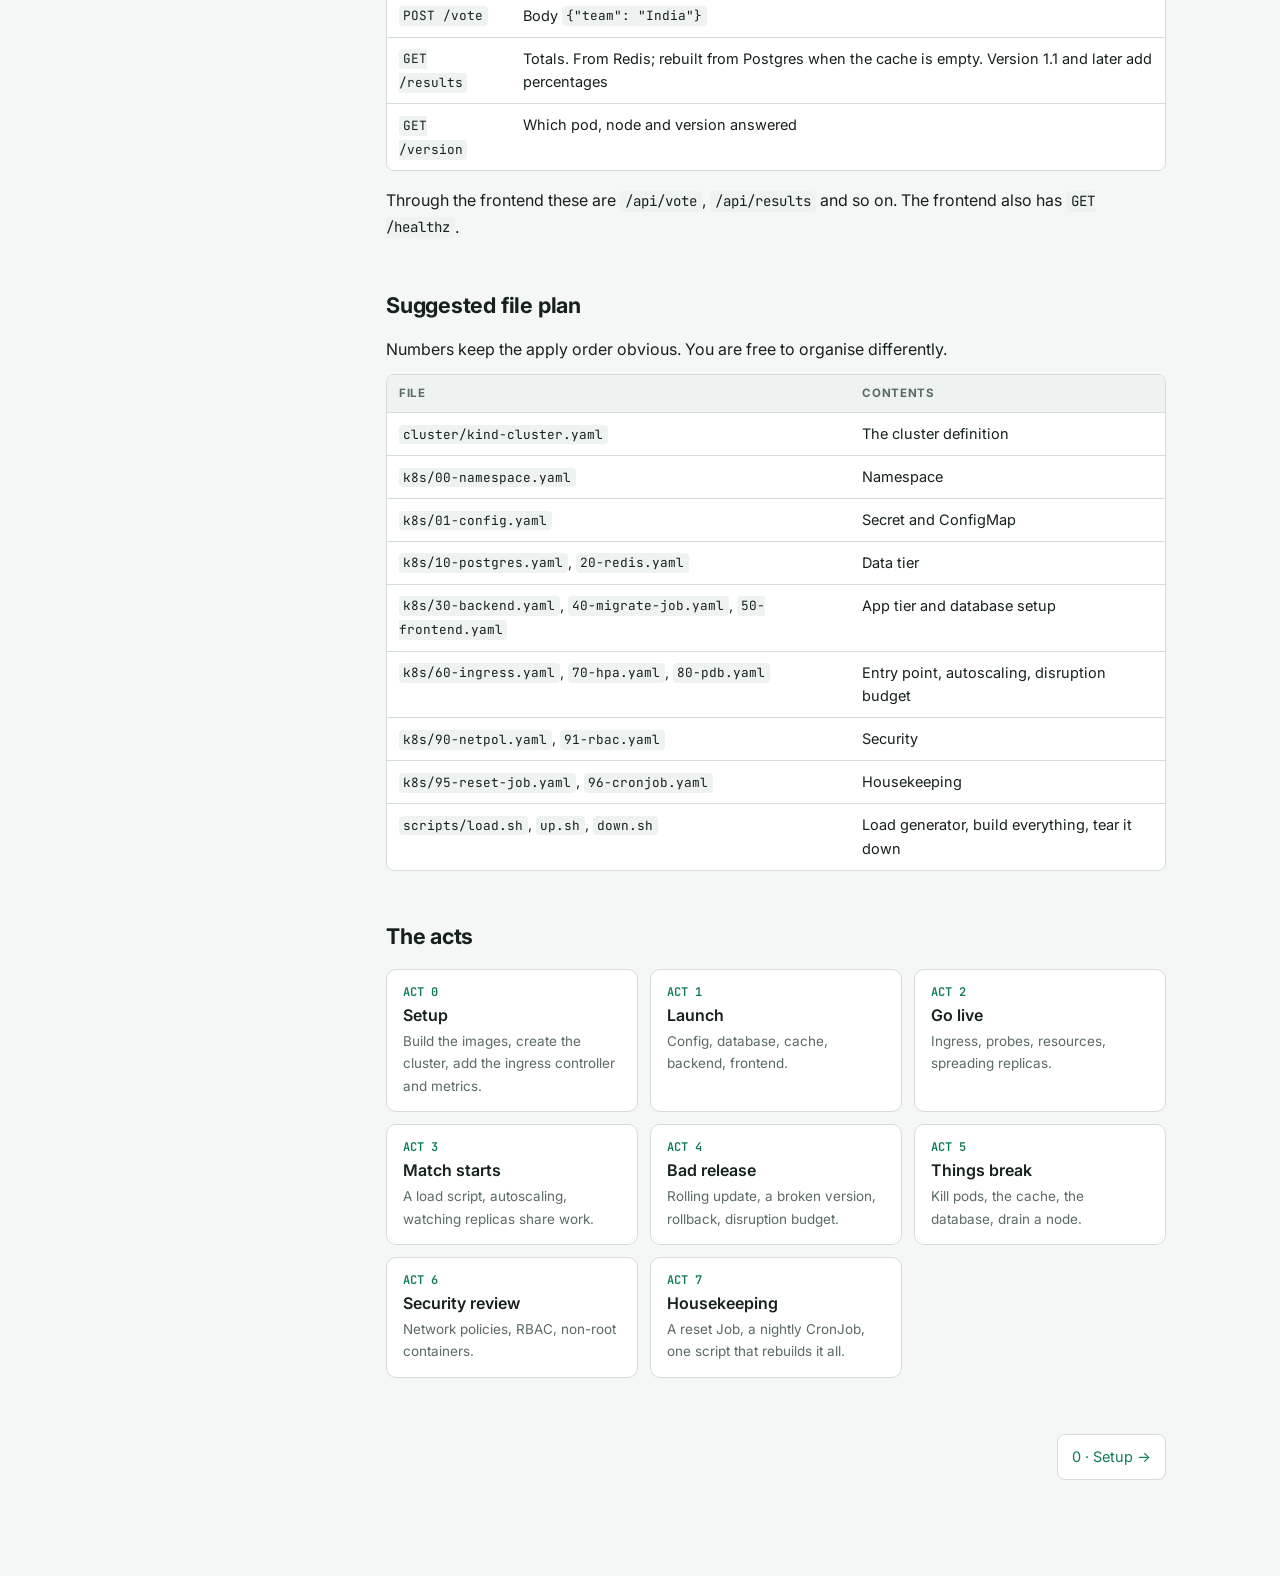
==== commit 2c11411b: "Fix backend crash: read CACHE_PORT, not REDIS_PORT" ====
--- a/docs/index.html
+++ b/docs/index.html
@@ -86,7 +86,7 @@
 </tbody>
 </table></div>
 
-<p>About 6 GB of free memory is enough for a 3-node cluster plus the app.</p>
+<p>About 6 GB of free memory is enough for a 3-node cluster plus the app. Not installed yet? <a href="00-setup.html">Act 0</a> has install steps for Windows, macOS and Linux, including how to set the PATH.</p>
 
 <h2>The names the app expects</h2>
 <p>The code looks these up by name, so your manifests must use them exactly.</p>
@@ -109,13 +109,15 @@
 <tbody>
 <tr><td><code>DB_HOST</code>, <code>DB_PORT</code>, <code>DB_NAME</code></td><td>postgres, 5432, poll</td><td>Where the database is</td></tr>
 <tr><td><code>DB_USER</code>, <code>DB_PASSWORD</code></td><td>poll, (empty)</td><td>Credentials. Come from the Secret</td></tr>
-<tr><td><code>REDIS_HOST</code>, <code>REDIS_PORT</code></td><td>redis, 6379</td><td>Where Redis is</td></tr>
+<tr><td><code>REDIS_HOST</code></td><td>redis</td><td>Where Redis is</td></tr>
+<tr><td><code>CACHE_PORT</code></td><td>6379</td><td>Redis port. Leave unset</td></tr>
 <tr><td><code>TEAMS</code></td><td>India,Australia</td><td>The two options on the poll</td></tr>
 <tr><td><code>CPU_COST_MS</code></td><td>5</td><td>Busy-work per vote, so load costs real CPU</td></tr>
 <tr><td><code>NODE_NAME</code></td><td>unknown</td><td>Fill from the Downward API; the page shows which node answered</td></tr>
 </tbody>
 </table></div>
 
+<div class="callout"><b>Why not <code>REDIS_PORT</code>?</b> For every Service in a namespace, Kubernetes injects environment variables into the pods started after it, named after the Service. A Service called <code>redis</code> produces <code>REDIS_PORT=tcp://10.96.x.x:6379</code> and <code>REDIS_SERVICE_HOST</code>, which would silently override an app setting of the same name. You can switch this off with <code>enableServiceLinks: false</code> in the pod spec.</div>
 <h3>Backend endpoints</h3>
 <div class="table-wrap"><table>
 <thead><tr><th>Endpoint</th><th>Meaning</th></tr></thead>
